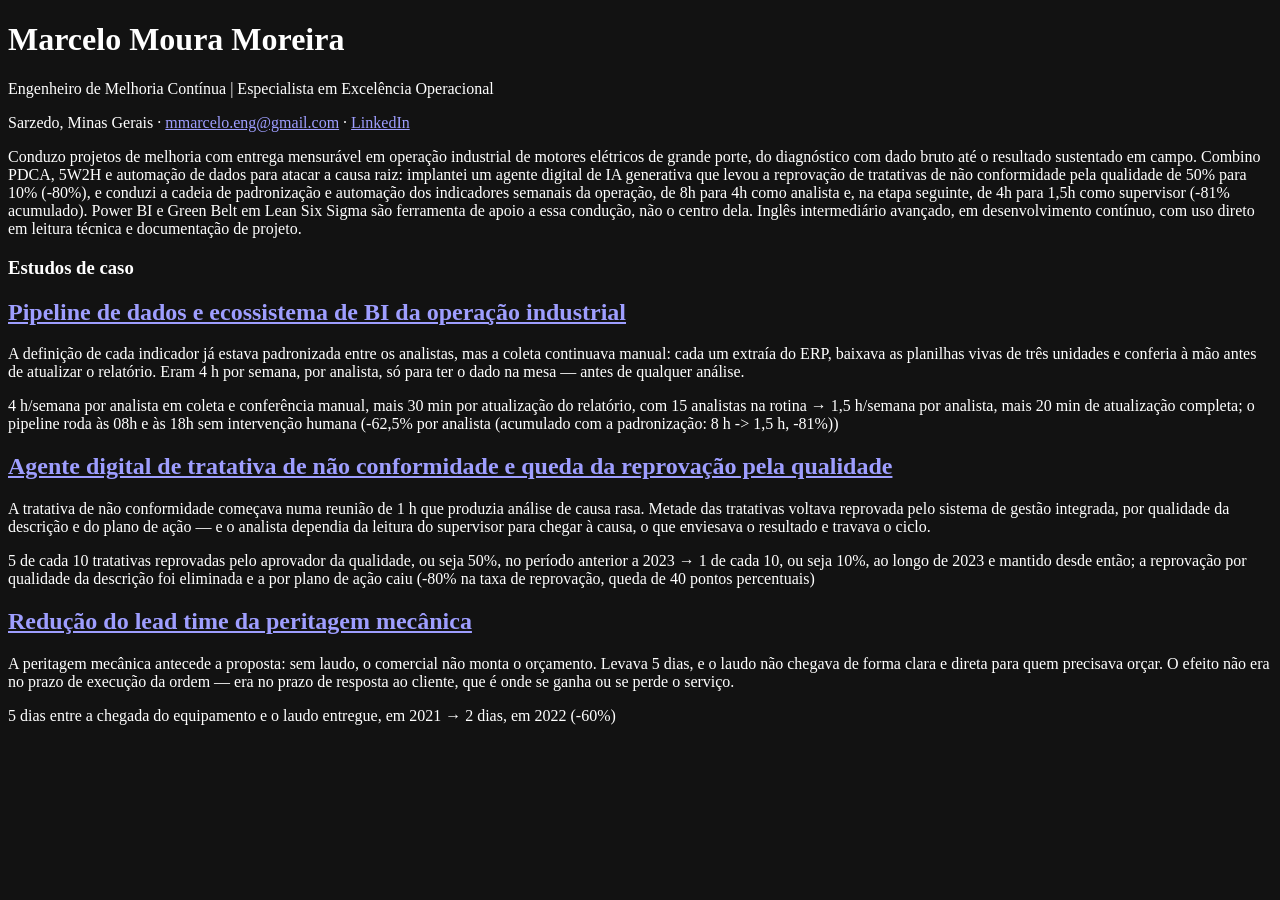
==== index.html @ 701bb25c "Add files via upload portfolio" ====
<!doctype html>
<html lang="pt-BR">
<head>
<meta charset="utf-8">
<meta name="viewport" content="width=device-width,initial-scale=1">
<meta name="color-scheme" content="dark">
<title>Marcelo Moura Moreira</title>
<meta name="description" content="Engenheiro de Melhoria Contínua | Especialista em Excelência Operacional">
<link rel="stylesheet" href="estatico/estilo.css">
</head>
<body>
<div class="env">

<header class="topo">
  <h1>Marcelo Moura Moreira</h1>
  <p class="papel">Engenheiro de Melhoria Contínua | Especialista em Excelência Operacional</p>
  <p class="contato">Sarzedo, Minas Gerais · <a href="mailto:mmarcelo.eng@gmail.com">mmarcelo.eng@gmail.com</a> · <a href="https://linkedin.com/in/marcelo-moura-mm">LinkedIn</a></p>
</header>

<p class="lead">Conduzo projetos de melhoria com entrega mensurável em operação industrial de motores elétricos de grande porte, do diagnóstico com dado bruto até o resultado sustentado em campo. Combino PDCA, 5W2H e automação de dados para atacar a causa raiz: implantei um agente digital de IA generativa que levou a reprovação de tratativas de não conformidade pela qualidade de 50% para 10% (-80%), e conduzi a cadeia de padronização e automação dos indicadores semanais da operação, de 8h para 4h como analista e, na etapa seguinte, de 4h para 1,5h como supervisor (-81% acumulado). Power BI e Green Belt em Lean Six Sigma são ferramenta de apoio a essa condução, não o centro dela. Inglês intermediário avançado, em desenvolvimento contínuo, com uso direto em leitura técnica e documentação de projeto.</p>

<h3>Estudos de caso</h3>

<div class="caso-item">
  <h2><a href="caso-pipeline-bi.html">Pipeline de dados e ecossistema de BI da operação industrial</a></h2>
  <p>A definição de cada indicador já estava padronizada entre os analistas, mas a coleta continuava manual: cada um extraía do ERP, baixava as planilhas vivas de três unidades e conferia à mão antes de atualizar o relatório. Eram 4 h por semana, por analista, só para ter o dado na mesa — antes de qualquer análise.</p>
  <p class="resumo-resultado">4 h/semana por analista em coleta e conferência manual, mais 30 min por atualização do relatório, com 15 analistas na rotina → 1,5 h/semana por analista, mais 20 min de atualização completa; o pipeline roda às 08h e às 18h sem intervenção humana
    <span class="delta">(-62,5% por analista (acumulado com a padronização: 8 h -&gt; 1,5 h, -81%))</span></p>
</div>

<div class="caso-item">
  <h2><a href="caso-agente-digital-tratativa-nc.html">Agente digital de tratativa de não conformidade e queda da reprovação pela qualidade</a></h2>
  <p>A tratativa de não conformidade começava numa reunião de 1 h que produzia análise de causa rasa. Metade das tratativas voltava reprovada pelo sistema de gestão integrada, por qualidade da descrição e do plano de ação — e o analista dependia da leitura do supervisor para chegar à causa, o que enviesava o resultado e travava o ciclo.</p>
  <p class="resumo-resultado">5 de cada 10 tratativas reprovadas pelo aprovador da qualidade, ou seja 50%, no período anterior a 2023 → 1 de cada 10, ou seja 10%, ao longo de 2023 e mantido desde então; a reprovação por qualidade da descrição foi eliminada e a por plano de ação caiu
    <span class="delta">(-80% na taxa de reprovação, queda de 40 pontos percentuais)</span></p>
</div>

<div class="caso-item">
  <h2><a href="caso-lead-time-peritagem.html">Redução do lead time da peritagem mecânica</a></h2>
  <p>A peritagem mecânica antecede a proposta: sem laudo, o comercial não monta o orçamento. Levava 5 dias, e o laudo não chegava de forma clara e direta para quem precisava orçar. O efeito não era no prazo de execução da ordem — era no prazo de resposta ao cliente, que é onde se ganha ou se perde o serviço.</p>
  <p class="resumo-resultado">5 dias entre a chegada do equipamento e o laudo entregue, em 2021 → 2 dias, em 2022
    <span class="delta">(-60%)</span></p>
</div>


</div>
</body>
</html>
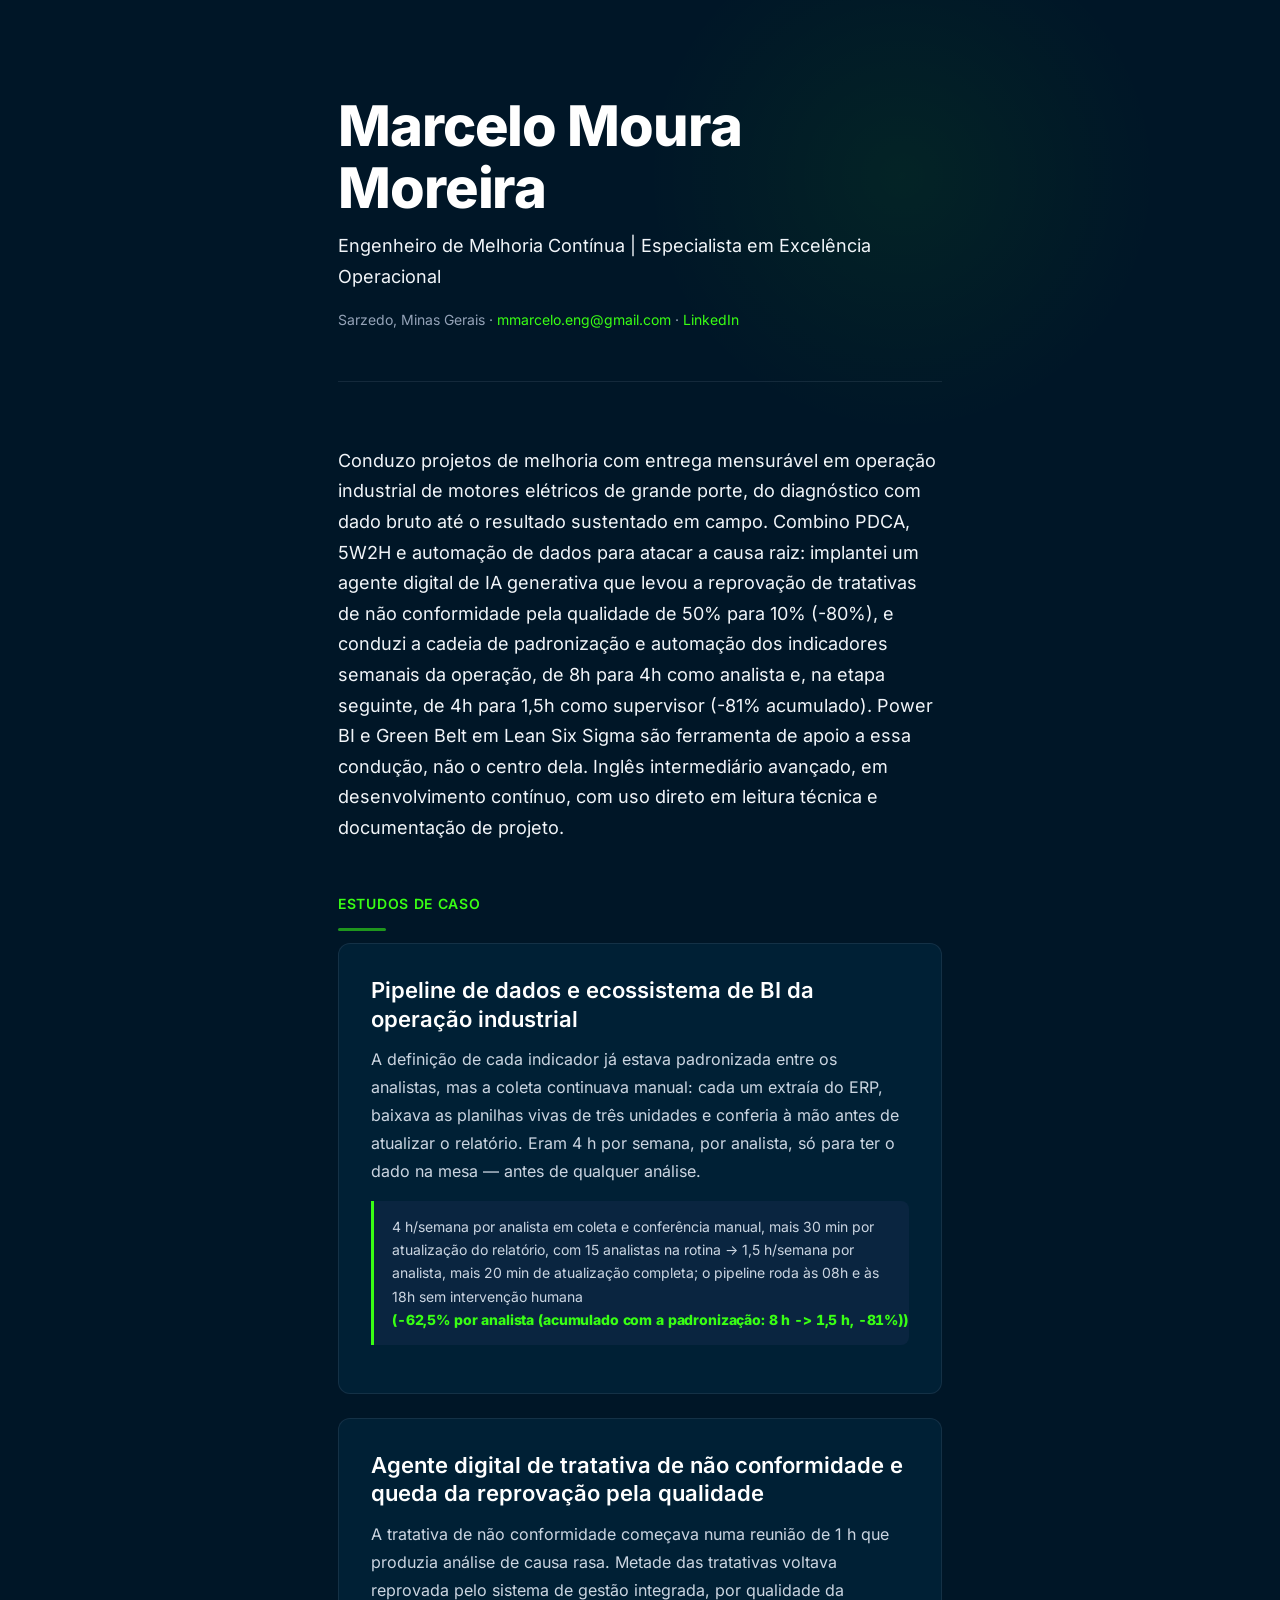
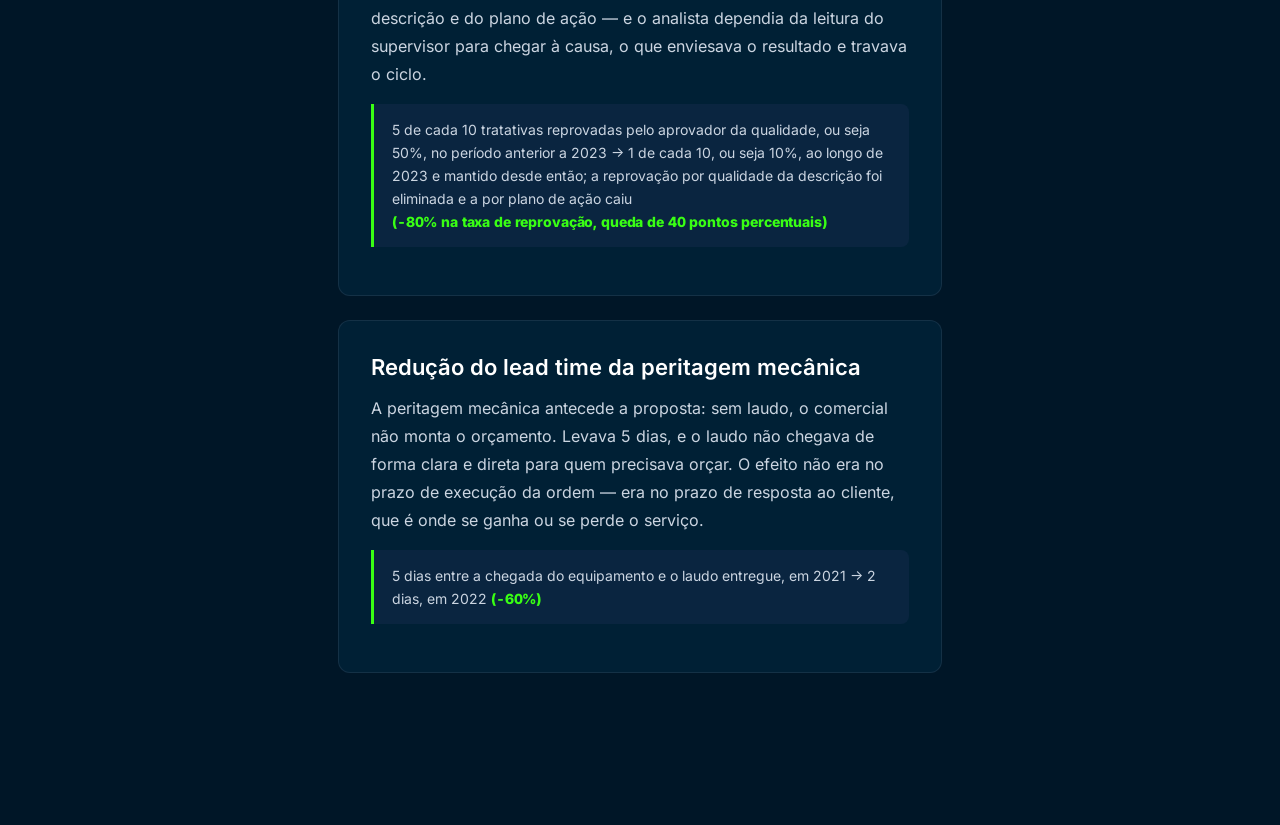
==== commit 394f020c: "Add files via upload" ====
--- a/index.html
+++ b/index.html
@@ -6,7 +6,7 @@
 <meta name="color-scheme" content="dark">
 <title>Marcelo Moura Moreira</title>
 <meta name="description" content="Engenheiro de Melhoria Contínua | Especialista em Excelência Operacional">
-<link rel="stylesheet" href="estatico/estilo.css">
+<link rel="stylesheet" href="estilo.css">
 </head>
 <body>
 <div class="env">
--- a/estilo.css
+++ b/estilo.css
@@ -0,0 +1,266 @@
+/* Portfolio publico — tokens do design system de referencia em `projetos/02.`, v1.0.
+ *
+ * O prefixo dos tokens e das classes vai deliberadamente sem marca. Este arquivo
+ * e o unico CSS que vai a publico junto com o site, e o projeto mantem uma lista
+ * de termos proibidos em `termos_proibidos.txt` que vale para tudo que sai daqui.
+ * Os VALORES sao fieis ao design system; so o rotulo interno muda.
+ *
+ * Fontes self-hosted no mesmo diretorio: `verificar.py` reprova qualquer asset
+ * externo, entao Google Fonts esta fora. Os .ttf ficam planos em estatico/ porque
+ * o loop de copia do gerar_site.py so copia arquivos, nunca subpastas.
+ */
+
+@font-face { font-family:'Inter'; font-style:normal; font-weight:400; font-display:swap; src:url('Inter-400.ttf') format('truetype'); }
+@font-face { font-family:'Inter'; font-style:normal; font-weight:600; font-display:swap; src:url('Inter-600.ttf') format('truetype'); }
+@font-face { font-family:'Inter'; font-style:normal; font-weight:800; font-display:swap; src:url('Inter-800.ttf') format('truetype'); }
+
+:root{
+  /* base navy */
+  --navy:#001627;
+  --navy-mid:#002035;
+  --superficie:#0a2540;
+
+  /* acento — uso restrito: CTA, delta e o grafico de cada caso */
+  --neon:#39FF14;
+  --verde-fundo:#0F3D2E;
+
+  /* texto */
+  --branco:#FFFFFF;
+  --cinza-100:#F1F5F9;
+  --cinza-300:#CBD5E1;
+  /* degrau que faltava na rampa do design system (a rampa e a Slate: 100/300/500/700).
+     O --cinza-500 da 3,5:1 sobre o navy e reprova o AA em texto pequeno; este da 7,3:1.
+     Metadado, legenda e link de volta usam este, nao o 500. */
+  --cinza-400:#94A3B8;
+  --cinza-500:#64748B;
+
+  /* bordas */
+  --borda:rgba(100,116,139,0.2);
+  --borda-neon:rgba(57,255,20,0.3);
+
+  --fonte:'Inter',system-ui,-apple-system,'Segoe UI',sans-serif;
+
+  --raio-sm:4px; --raio-md:8px; --raio-lg:12px;
+  --sombra-neon:0 0 20px rgba(57,255,20,0.15);
+  --rapido:150ms ease; --base:250ms ease;
+
+  --medida:70ch;
+}
+
+*{box-sizing:border-box; margin:0; padding:0}
+html{scroll-behavior:smooth}
+
+body{
+  background:var(--navy);
+  color:var(--cinza-300);
+  font-family:var(--fonte);
+  font-size:16px;
+  line-height:1.75;
+  -webkit-font-smoothing:antialiased;
+  -moz-osx-font-smoothing:grayscale;
+}
+
+.env{max-width:var(--medida); margin:0 auto; padding:96px 48px 128px}
+
+/* ------------------------------------------------------------------
+   CAPA — navy com o brilho radial do design system
+   ------------------------------------------------------------------ */
+header.topo{
+  position:relative;
+  border-bottom:1px solid var(--borda);
+  padding-bottom:32px;
+  margin-bottom:64px;
+}
+header.topo::before{
+  content:'';
+  position:absolute;
+  top:-180px; right:-220px;
+  width:520px; height:520px;
+  background:radial-gradient(circle,rgba(57,255,20,0.06) 0%,transparent 70%);
+  pointer-events:none;
+}
+header.topo > *{position:relative}
+
+h1{
+  font-size:clamp(32px,5vw,56px);
+  font-weight:800;
+  line-height:1.1;
+  letter-spacing:-0.02em;
+  color:var(--branco);
+  margin-bottom:12px;
+}
+
+.papel{color:var(--cinza-100); font-size:18px; line-height:1.7}
+.lead{color:var(--cinza-100); font-size:18px; line-height:1.7; margin-bottom:16px}
+
+.contato{
+  color:var(--cinza-400);
+  font-size:14px;
+  margin-top:16px;
+}
+
+p{margin-bottom:16px}
+
+a{color:var(--neon); text-decoration:none}
+a:hover{text-decoration:underline; text-underline-offset:3px}
+
+/* rotulo de secao: caps neon, o padrao h4 do design system */
+h3{
+  font-size:14px;
+  font-weight:600;
+  text-transform:uppercase;
+  letter-spacing:0.05em;
+  color:var(--neon);
+  margin:48px 0 12px;
+}
+h3::after{
+  content:'';
+  display:block;
+  width:48px; height:3px;
+  background:var(--neon);
+  border-radius:2px;
+  margin-top:12px;
+  opacity:.55;
+}
+
+/* ------------------------------------------------------------------
+   INDEX — cartao de caso
+   ------------------------------------------------------------------ */
+.caso-item{
+  background:var(--navy-mid);
+  border:1px solid var(--borda);
+  border-radius:var(--raio-lg);
+  padding:32px;
+  margin-bottom:24px;
+  transition:border-color var(--base),box-shadow var(--base);
+}
+.caso-item:hover{border-color:var(--borda-neon); box-shadow:var(--sombra-neon)}
+
+.caso-item h2{margin-bottom:12px}
+.caso-item h2 a{color:var(--branco); text-decoration:none}
+.caso-item:hover h2 a{color:var(--neon)}
+.caso-item p{color:var(--cinza-300); margin-bottom:16px}
+
+h2{
+  font-size:22px;
+  font-weight:600;
+  line-height:1.3;
+  color:var(--branco);
+}
+
+/* O antes/depois vem do nucleo como frase inteira, nao como valor curto: pintar
+   o bloco todo de neon violaria a regra de acento restrito do design system.
+   Fundo neutro, e o neon so no delta. */
+.resumo-resultado{
+  background:var(--superficie);
+  border-left:3px solid var(--neon);
+  border-radius:0 var(--raio-md) var(--raio-md) 0;
+  padding:14px 18px;
+  margin:0;
+  font-size:14px;
+  line-height:1.65;
+  color:var(--cinza-300);
+}
+.delta{
+  font-variant-numeric:tabular-nums;
+  font-weight:800;
+  letter-spacing:-0.01em;
+  color:var(--neon);
+  white-space:nowrap;
+}
+
+/* ------------------------------------------------------------------
+   PAGINA DE CASO
+   ------------------------------------------------------------------ */
+.voltar{
+  display:inline-block;
+  font-size:14px;
+  font-weight:600;
+  color:var(--cinza-400);
+  margin-bottom:48px;
+  transition:color var(--rapido);
+}
+.voltar:hover{color:var(--neon); text-decoration:none}
+
+/* Separador entre casos — so existe na versao de arquivo unico
+   (`gerar_site.py --autocontido`), onde os casos viram secoes de uma
+   pagina so. No site normal cada caso e um arquivo e nada usa isto. */
+.sep-caso{
+  border:0;
+  border-top:1px solid var(--borda);
+  margin:96px 0;
+}
+
+.resultado{
+  width:100%;
+  border-collapse:collapse;
+  margin:12px 0 24px;
+}
+.resultado tr:first-child{background:var(--superficie)}
+.resultado th{
+  padding:12px 16px;
+  font-size:11px;
+  font-weight:600;
+  text-transform:uppercase;
+  letter-spacing:0.08em;
+  color:var(--cinza-300);
+  text-align:left;
+  border-bottom:1px solid var(--borda);
+}
+.resultado td{
+  padding:13px 16px;
+  font-size:14px;
+  color:var(--cinza-100);
+  border-bottom:1px solid rgba(100,116,139,0.1);
+}
+.resultado td:last-child{color:var(--neon); font-weight:600; font-variant-numeric:tabular-nums}
+
+/* ------------------------------------------------------------------
+   GRAFICO — os SVG do nucleo pintam tudo em currentColor, entao a cor
+   vem daqui. O fill-opacity de cada barra ja separa antes de depois;
+   os rotulos saem do neon para nao gritar.
+   ------------------------------------------------------------------ */
+figure{
+  margin:32px 0;
+  padding:24px;
+  background:var(--navy-mid);
+  border:1px solid var(--borda);
+  border-radius:var(--raio-lg);
+}
+figure svg{width:100%; height:auto; display:block; color:var(--neon)}
+figure svg text{fill:var(--cinza-300); font-family:var(--fonte)}
+figcaption{
+  font-size:12px;
+  color:var(--cinza-400);
+  margin-top:16px;
+  line-height:1.5;
+}
+
+/* ------------------------------------------------------------------
+   RESPONSIVO
+   ------------------------------------------------------------------ */
+@media (max-width:768px){
+  .env{padding:48px 24px 64px}
+  .caso-item{padding:24px}
+  figure{padding:16px}
+}
+
+/* ------------------------------------------------------------------
+   IMPRESSAO — o design system manda leitura longa e PDF em fundo claro.
+   Navy so em cover e header; no papel, nem isso.
+   ------------------------------------------------------------------ */
+@media print{
+  :root{
+    --navy:#FFFFFF; --navy-mid:#F8FAFC; --superficie:#F8FAFC;
+    --neon:#15803D; --verde-fundo:#F0FDF4;
+    --branco:#111827; --cinza-100:#111827; --cinza-300:#4B5563;
+    --cinza-400:#6B7280; --cinza-500:#6B7280;
+    --borda:#E2E8F0; --borda-neon:#E2E8F0;
+  }
+  body{font-size:11pt}
+  .env{padding:0; max-width:none}
+  header.topo::before{display:none}
+  .voltar{display:none}
+  .caso-item,figure{box-shadow:none; break-inside:avoid}
+  h1,h2,h3{break-after:avoid}
+}
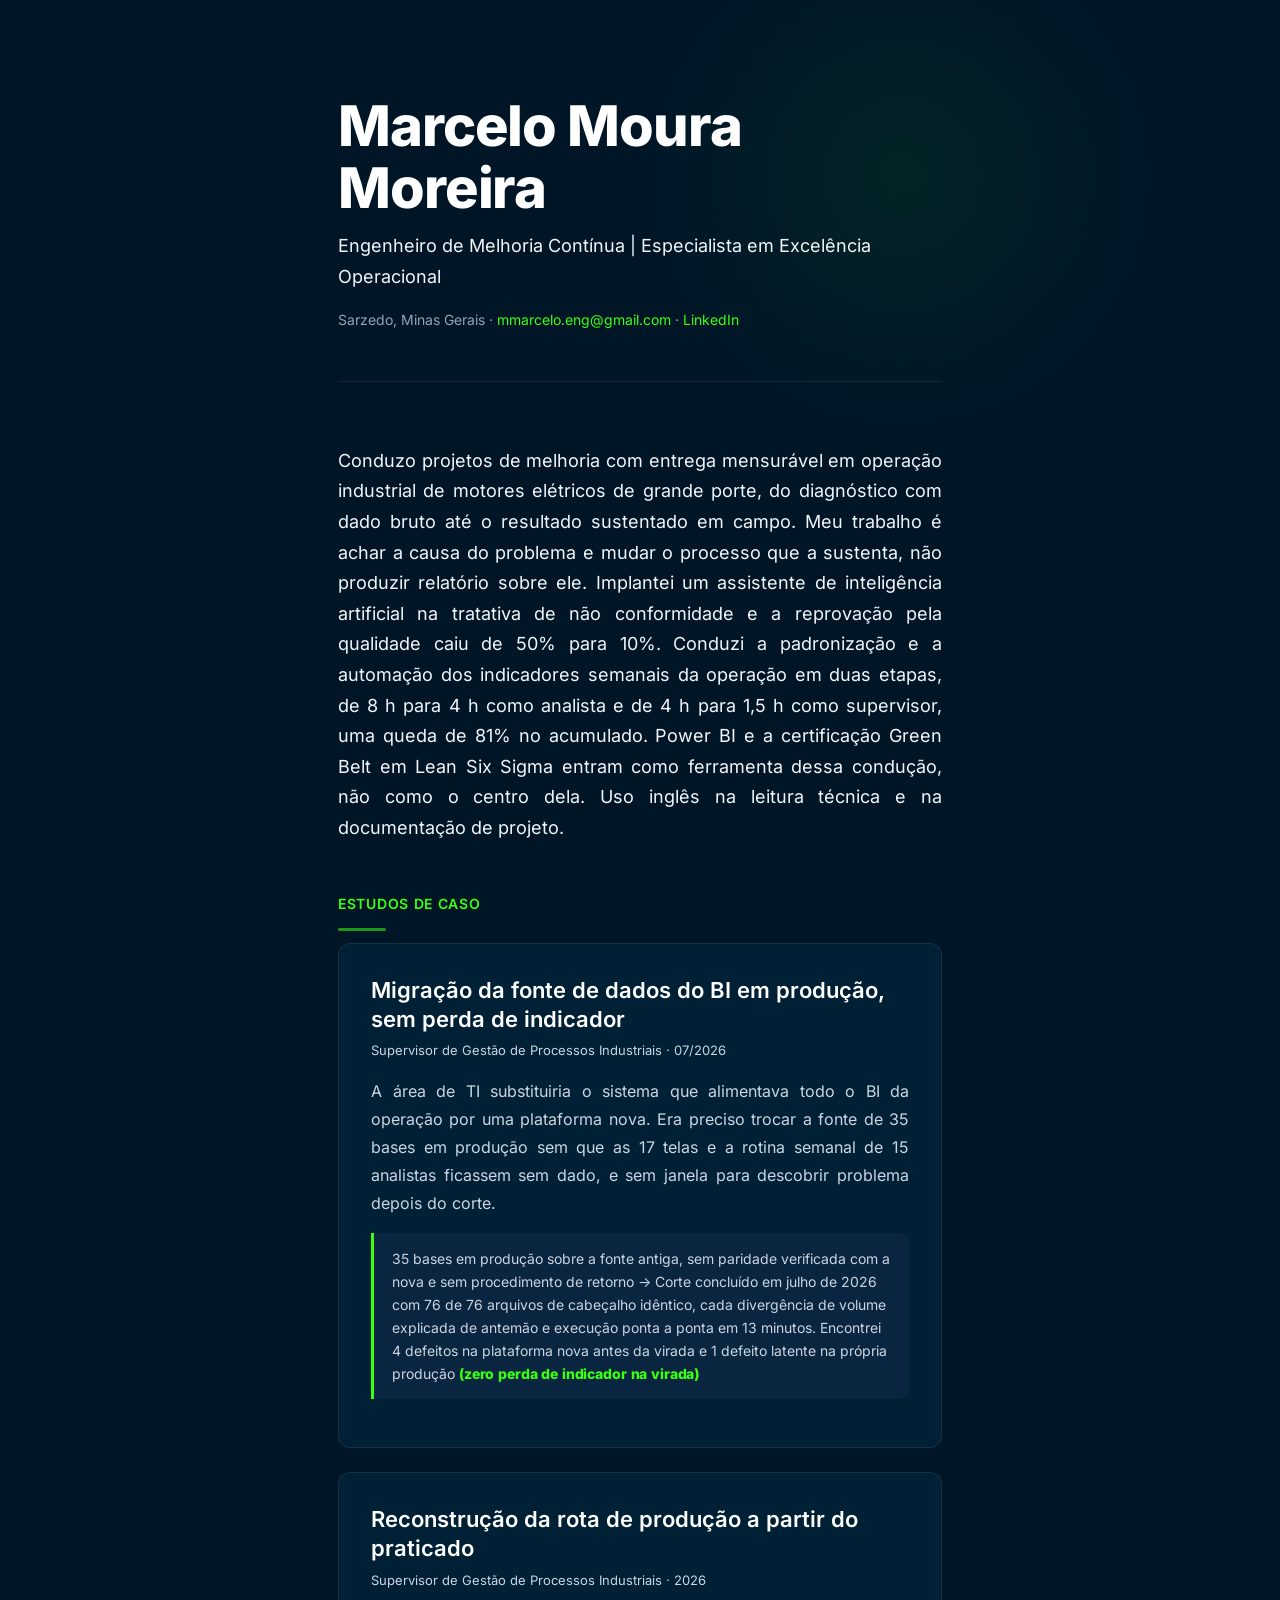
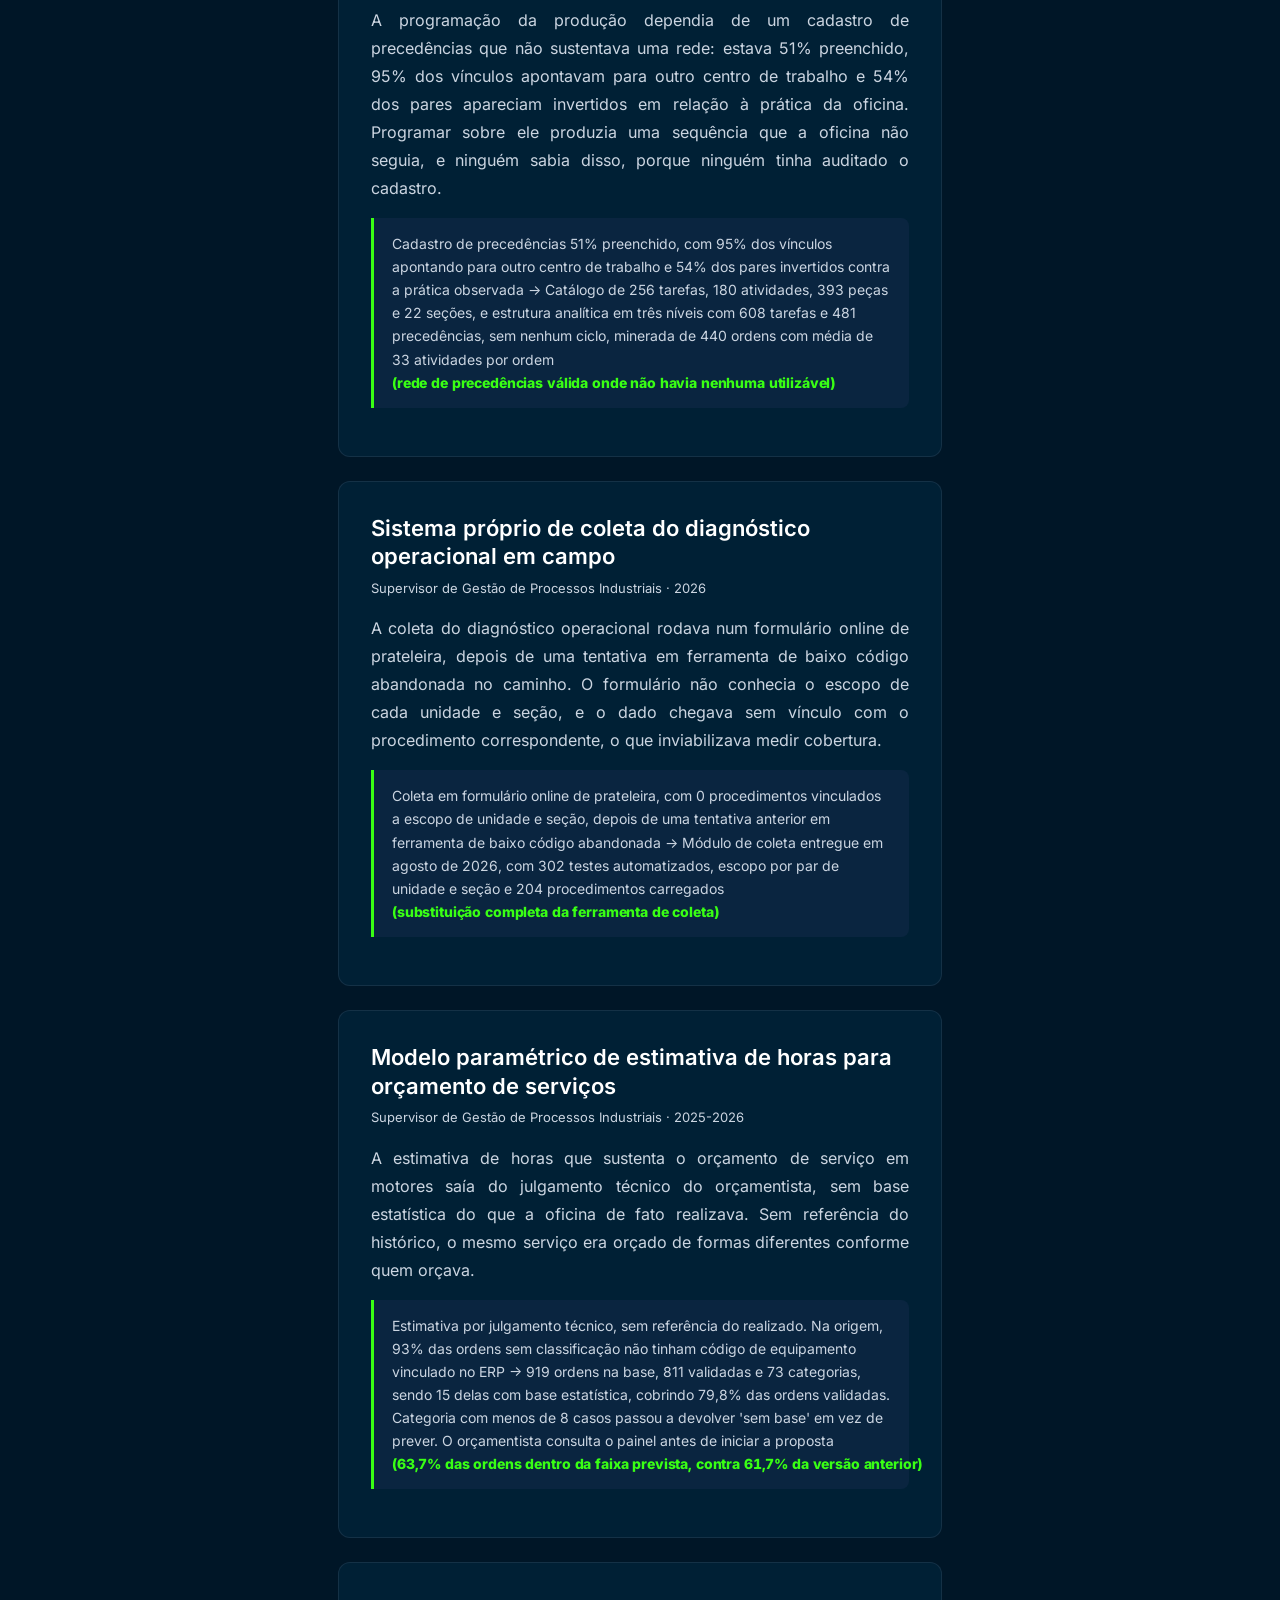
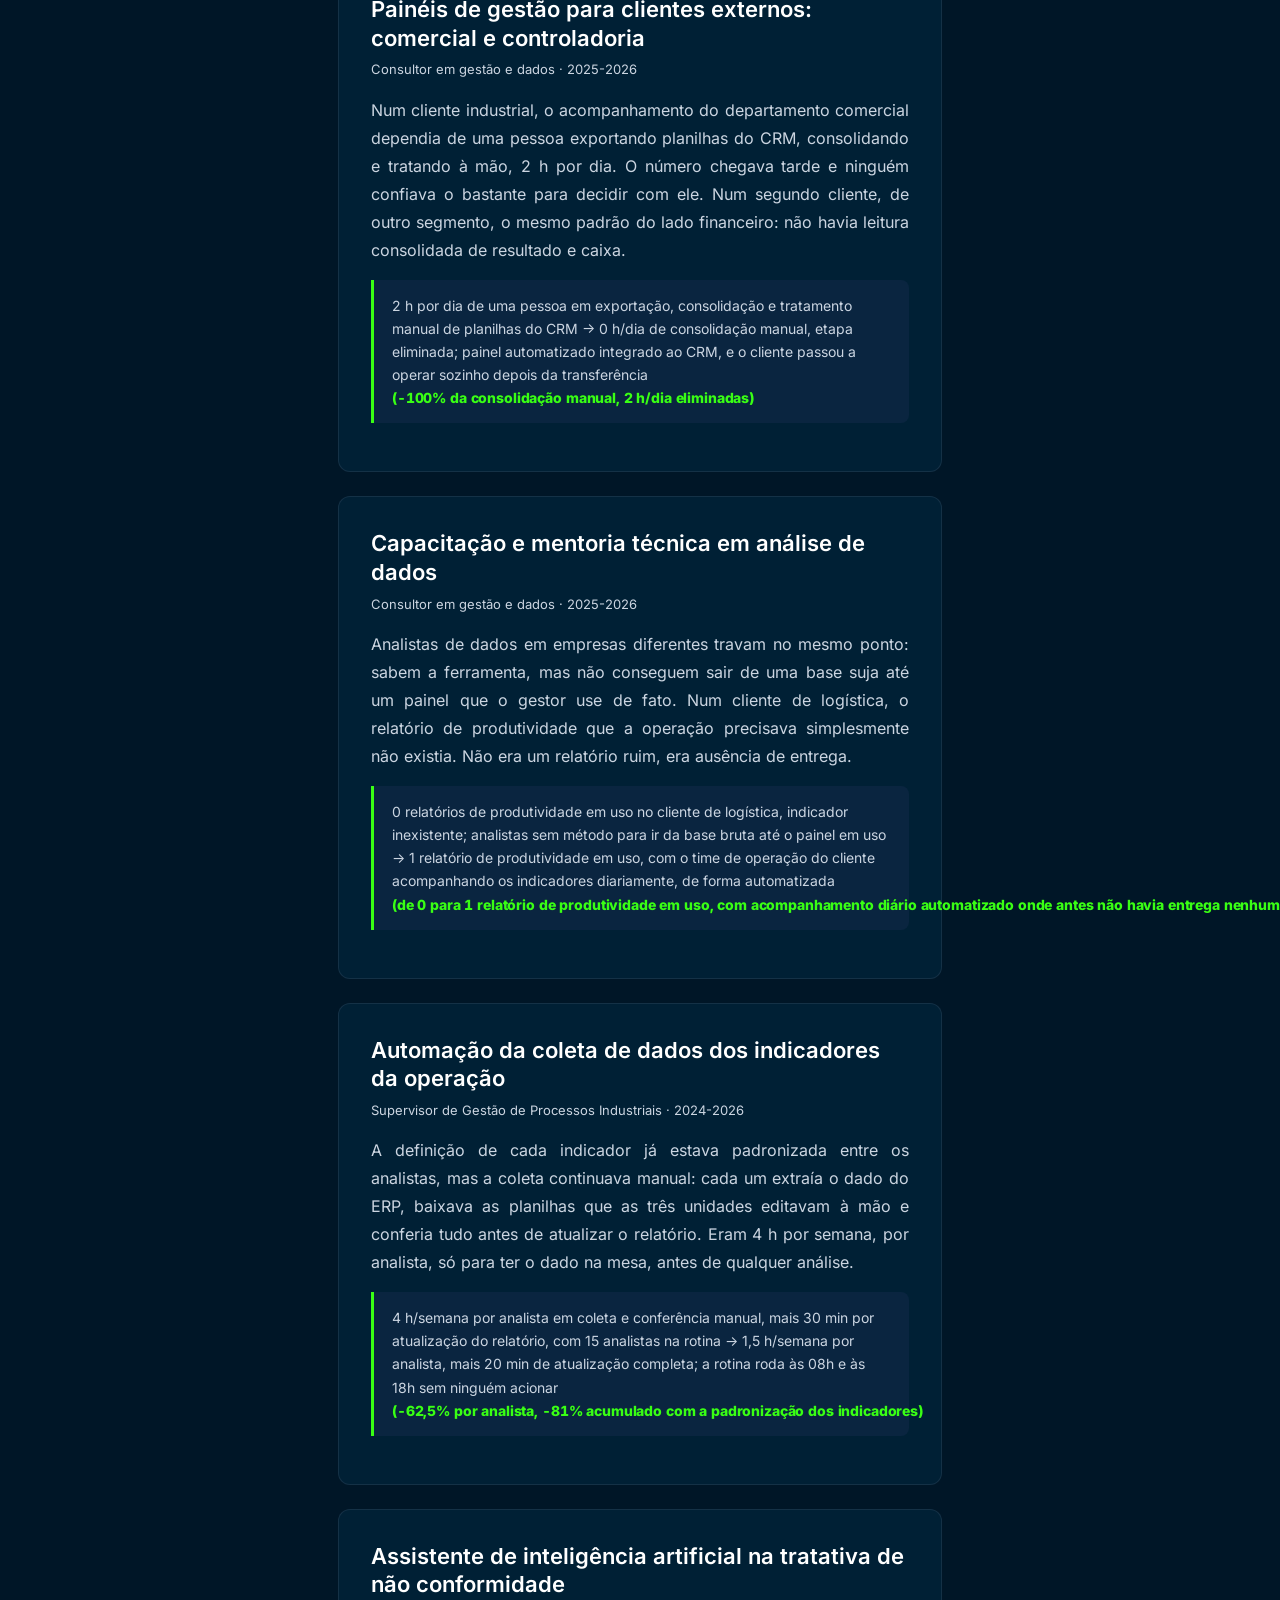
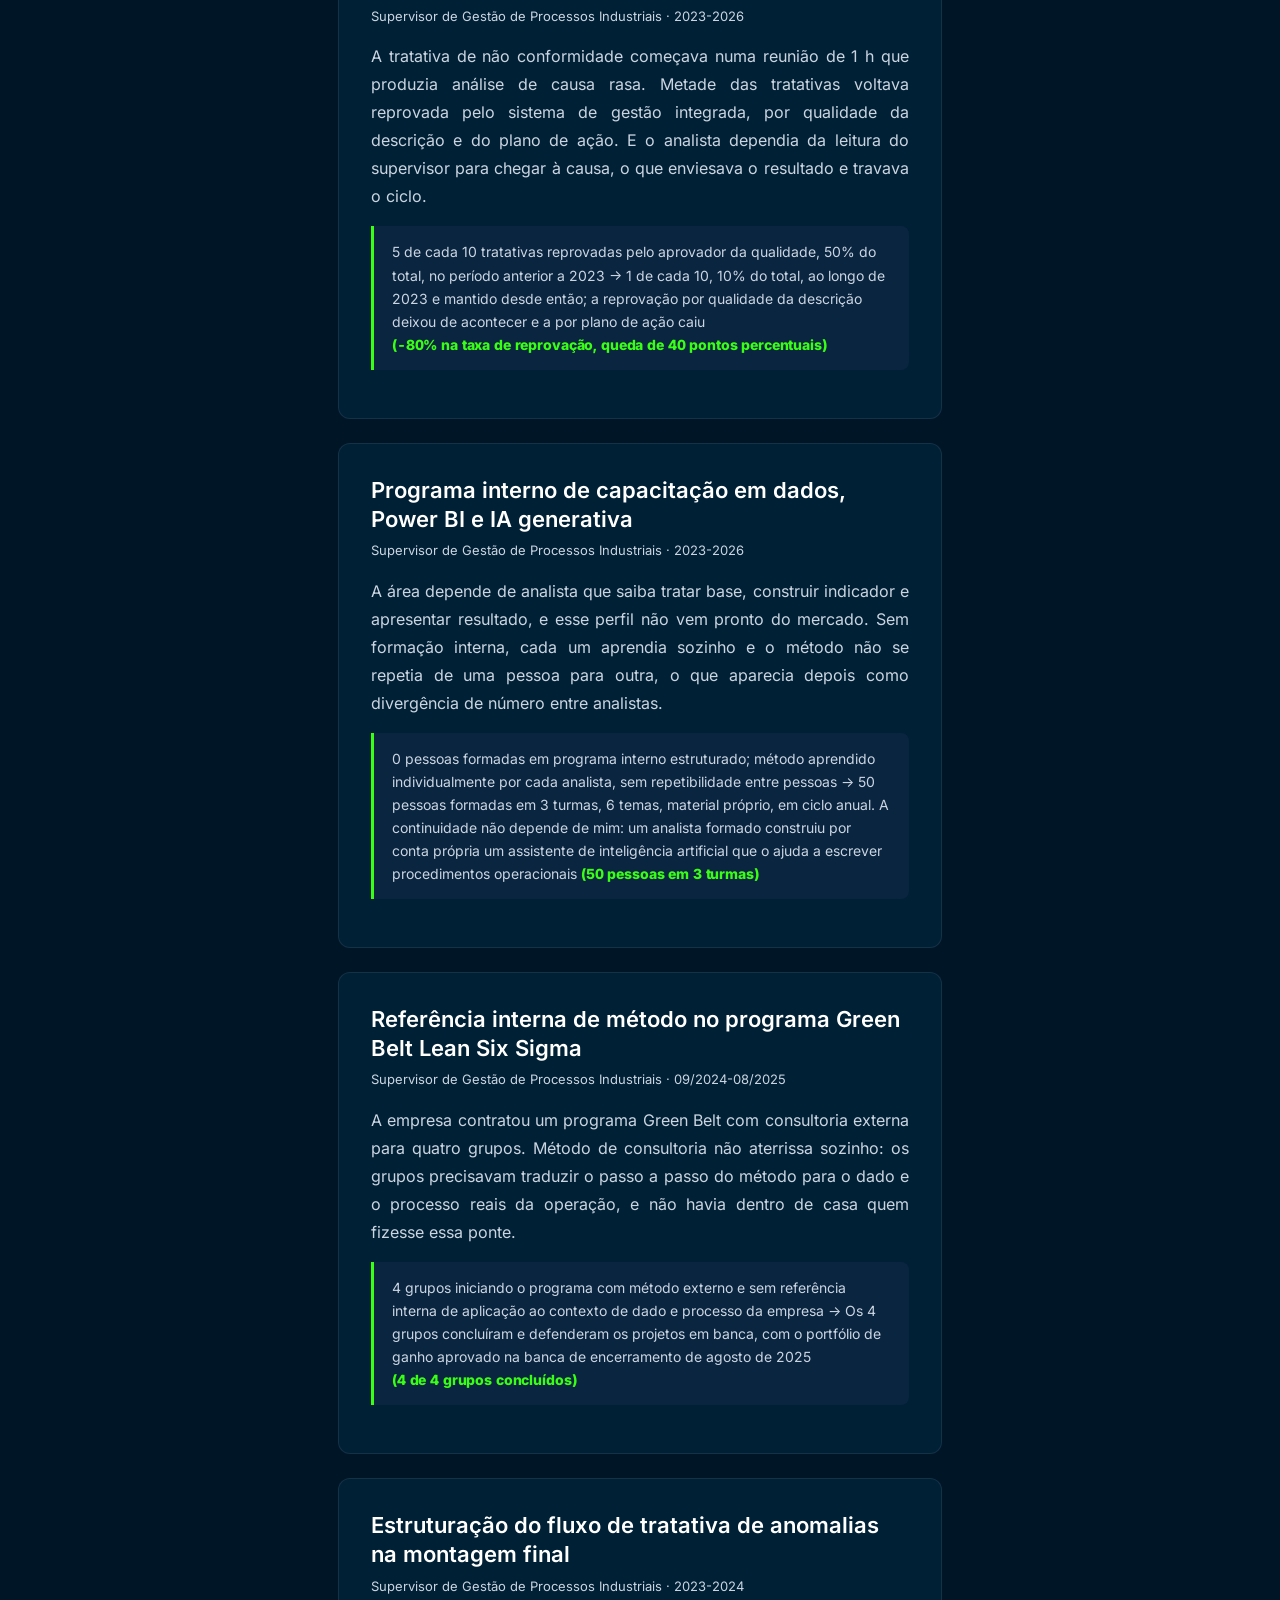
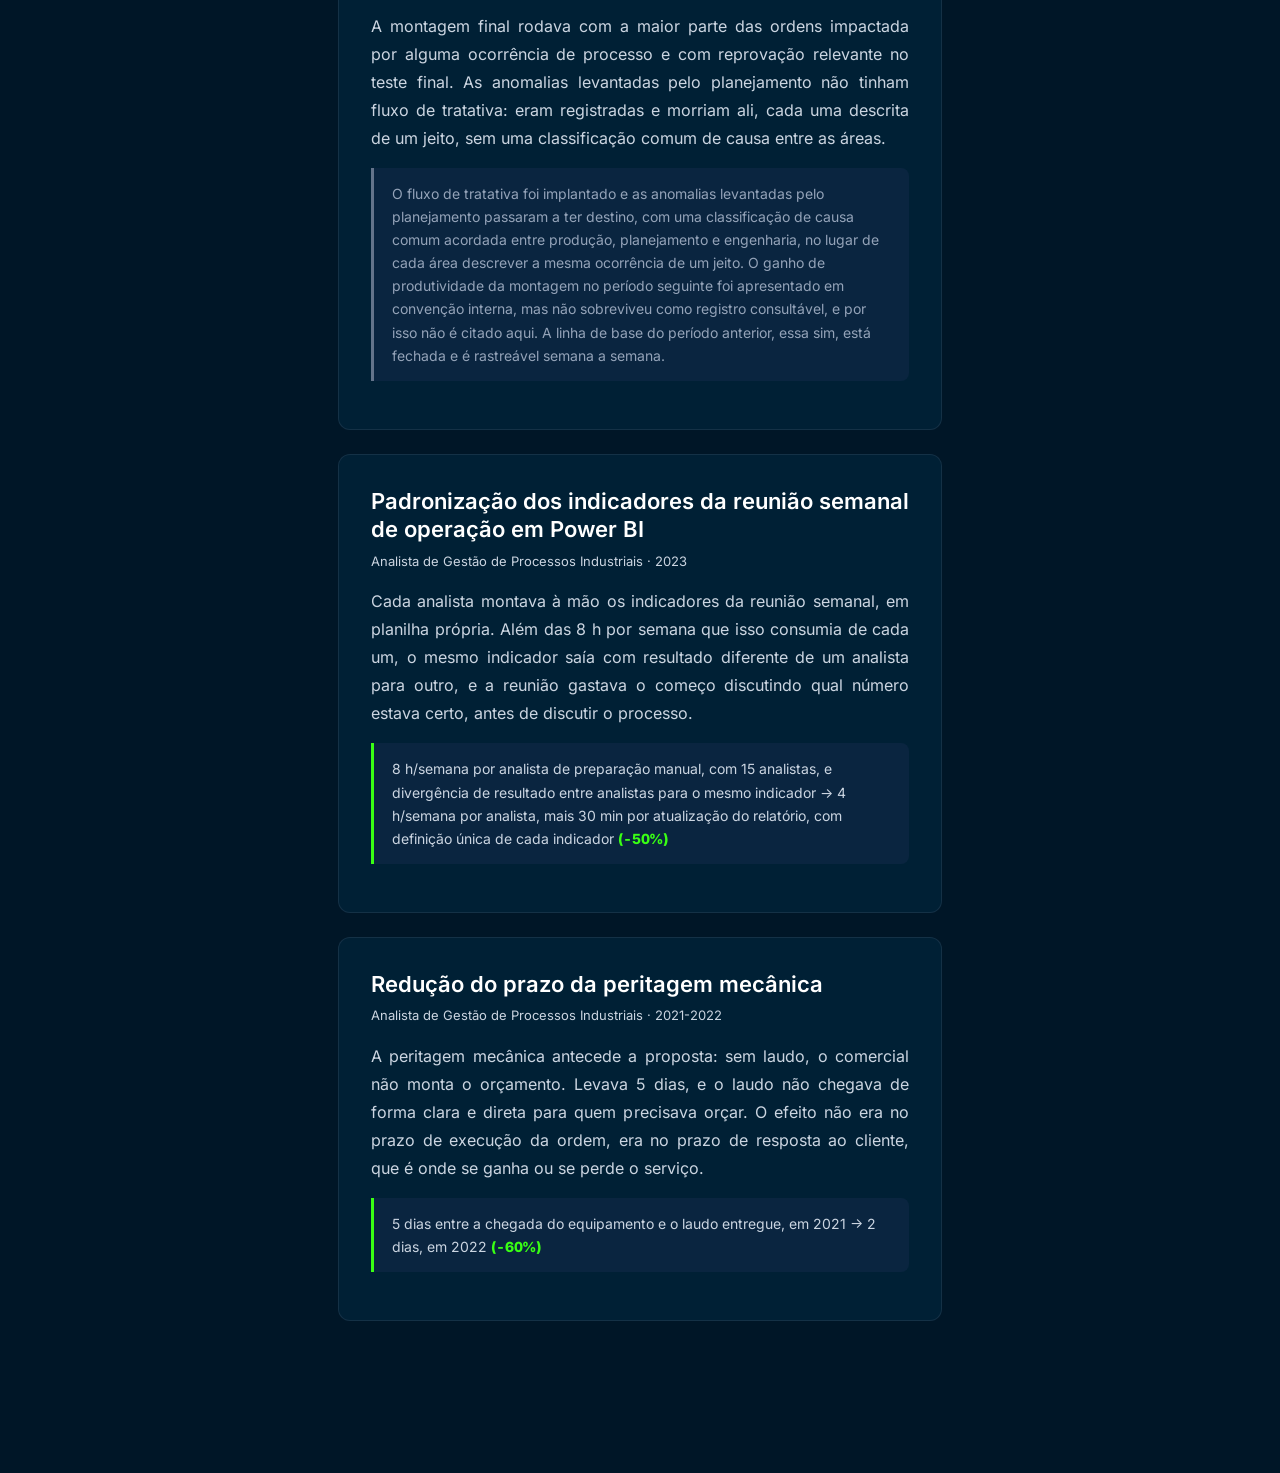
==== commit b03f83fa: "Add files via upload" ====
--- a/index.html
+++ b/index.html
@@ -17,29 +17,150 @@
   <p class="contato">Sarzedo, Minas Gerais · <a href="mailto:mmarcelo.eng@gmail.com">mmarcelo.eng@gmail.com</a> · <a href="https://linkedin.com/in/marcelo-moura-mm">LinkedIn</a></p>
 </header>
 
-<p class="lead">Conduzo projetos de melhoria com entrega mensurável em operação industrial de motores elétricos de grande porte, do diagnóstico com dado bruto até o resultado sustentado em campo. Combino PDCA, 5W2H e automação de dados para atacar a causa raiz: implantei um agente digital de IA generativa que levou a reprovação de tratativas de não conformidade pela qualidade de 50% para 10% (-80%), e conduzi a cadeia de padronização e automação dos indicadores semanais da operação, de 8h para 4h como analista e, na etapa seguinte, de 4h para 1,5h como supervisor (-81% acumulado). Power BI e Green Belt em Lean Six Sigma são ferramenta de apoio a essa condução, não o centro dela. Inglês intermediário avançado, em desenvolvimento contínuo, com uso direto em leitura técnica e documentação de projeto.</p>
+<p class="lead">Conduzo projetos de melhoria com entrega mensurável em operação industrial de motores elétricos de grande porte, do diagnóstico com dado bruto até o resultado sustentado em campo. Meu trabalho é achar a causa do problema e mudar o processo que a sustenta, não produzir relatório sobre ele. Implantei um assistente de inteligência artificial na tratativa de não conformidade e a reprovação pela qualidade caiu de 50% para 10%. Conduzi a padronização e a automação dos indicadores semanais da operação em duas etapas, de 8 h para 4 h como analista e de 4 h para 1,5 h como supervisor, uma queda de 81% no acumulado. Power BI e a certificação Green Belt em Lean Six Sigma entram como ferramenta dessa condução, não como o centro dela. Uso inglês na leitura técnica e na documentação de projeto.</p>
 
 <h3>Estudos de caso</h3>
 
 <div class="caso-item">
-  <h2><a href="caso-pipeline-bi.html">Pipeline de dados e ecossistema de BI da operação industrial</a></h2>
-  <p>A definição de cada indicador já estava padronizada entre os analistas, mas a coleta continuava manual: cada um extraía do ERP, baixava as planilhas vivas de três unidades e conferia à mão antes de atualizar o relatório. Eram 4 h por semana, por analista, só para ter o dado na mesa — antes de qualquer análise.</p>
-  <p class="resumo-resultado">4 h/semana por analista em coleta e conferência manual, mais 30 min por atualização do relatório, com 15 analistas na rotina → 1,5 h/semana por analista, mais 20 min de atualização completa; o pipeline roda às 08h e às 18h sem intervenção humana
-    <span class="delta">(-62,5% por analista (acumulado com a padronização: 8 h -&gt; 1,5 h, -81%))</span></p>
+  <h2><a href="caso-migracao-plataforma-dados.html">Migração da fonte de dados do BI em produção, sem perda de indicador</a></h2>
+  
+  <p class="meta-caso">Supervisor de Gestão de Processos Industriais · 07/2026</p>
+  <p>A área de TI substituiria o sistema que alimentava todo o BI da operação por uma plataforma nova. Era preciso trocar a fonte de 35 bases em produção sem que as 17 telas e a rotina semanal de 15 analistas ficassem sem dado, e sem janela para descobrir problema depois do corte.</p>
+  
+  <p class="resumo-resultado">35 bases em produção sobre a fonte antiga, sem paridade verificada com a nova e sem procedimento de retorno → Corte concluído em julho de 2026 com 76 de 76 arquivos de cabeçalho idêntico, cada divergência de volume explicada de antemão e execução ponta a ponta em 13 minutos. Encontrei 4 defeitos na plataforma nova antes da virada e 1 defeito latente na própria produção
+    <span class="delta">(zero perda de indicador na virada)</span></p>
+  
 </div>
 
 <div class="caso-item">
-  <h2><a href="caso-agente-digital-tratativa-nc.html">Agente digital de tratativa de não conformidade e queda da reprovação pela qualidade</a></h2>
-  <p>A tratativa de não conformidade começava numa reunião de 1 h que produzia análise de causa rasa. Metade das tratativas voltava reprovada pelo sistema de gestão integrada, por qualidade da descrição e do plano de ação — e o analista dependia da leitura do supervisor para chegar à causa, o que enviesava o resultado e travava o ciclo.</p>
-  <p class="resumo-resultado">5 de cada 10 tratativas reprovadas pelo aprovador da qualidade, ou seja 50%, no período anterior a 2023 → 1 de cada 10, ou seja 10%, ao longo de 2023 e mantido desde então; a reprovação por qualidade da descrição foi eliminada e a por plano de ação caiu
-    <span class="delta">(-80% na taxa de reprovação, queda de 40 pontos percentuais)</span></p>
+  <h2><a href="caso-pcp-2-0-rota-producao.html">Reconstrução da rota de produção a partir do praticado</a></h2>
+  
+  <p class="meta-caso">Supervisor de Gestão de Processos Industriais · 2026</p>
+  <p>A programação da produção dependia de um cadastro de precedências que não sustentava uma rede: estava 51% preenchido, 95% dos vínculos apontavam para outro centro de trabalho e 54% dos pares apareciam invertidos em relação à prática da oficina. Programar sobre ele produzia uma sequência que a oficina não seguia, e ninguém sabia disso, porque ninguém tinha auditado o cadastro.</p>
+  
+  <p class="resumo-resultado">Cadastro de precedências 51% preenchido, com 95% dos vínculos apontando para outro centro de trabalho e 54% dos pares invertidos contra a prática observada → Catálogo de 256 tarefas, 180 atividades, 393 peças e 22 seções, e estrutura analítica em três níveis com 608 tarefas e 481 precedências, sem nenhum ciclo, minerada de 440 ordens com média de 33 atividades por ordem
+    <span class="delta">(rede de precedências válida onde não havia nenhuma utilizável)</span></p>
+  
 </div>
 
 <div class="caso-item">
-  <h2><a href="caso-lead-time-peritagem.html">Redução do lead time da peritagem mecânica</a></h2>
-  <p>A peritagem mecânica antecede a proposta: sem laudo, o comercial não monta o orçamento. Levava 5 dias, e o laudo não chegava de forma clara e direta para quem precisava orçar. O efeito não era no prazo de execução da ordem — era no prazo de resposta ao cliente, que é onde se ganha ou se perde o serviço.</p>
+  <h2><a href="caso-sistema-dto-coleta.html">Sistema próprio de coleta do diagnóstico operacional em campo</a></h2>
+  
+  <p class="meta-caso">Supervisor de Gestão de Processos Industriais · 2026</p>
+  <p>A coleta do diagnóstico operacional rodava num formulário online de prateleira, depois de uma tentativa em ferramenta de baixo código abandonada no caminho. O formulário não conhecia o escopo de cada unidade e seção, e o dado chegava sem vínculo com o procedimento correspondente, o que inviabilizava medir cobertura.</p>
+  
+  <p class="resumo-resultado">Coleta em formulário online de prateleira, com 0 procedimentos vinculados a escopo de unidade e seção, depois de uma tentativa anterior em ferramenta de baixo código abandonada → Módulo de coleta entregue em agosto de 2026, com 302 testes automatizados, escopo por par de unidade e seção e 204 procedimentos carregados
+    <span class="delta">(substituição completa da ferramenta de coleta)</span></p>
+  
+</div>
+
+<div class="caso-item">
+  <h2><a href="caso-orcamentacao-parametrica.html">Modelo paramétrico de estimativa de horas para orçamento de serviços</a></h2>
+  
+  <p class="meta-caso">Supervisor de Gestão de Processos Industriais · 2025-2026</p>
+  <p>A estimativa de horas que sustenta o orçamento de serviço em motores saía do julgamento técnico do orçamentista, sem base estatística do que a oficina de fato realizava. Sem referência do histórico, o mesmo serviço era orçado de formas diferentes conforme quem orçava.</p>
+  
+  <p class="resumo-resultado">Estimativa por julgamento técnico, sem referência do realizado. Na origem, 93% das ordens sem classificação não tinham código de equipamento vinculado no ERP → 919 ordens na base, 811 validadas e 73 categorias, sendo 15 delas com base estatística, cobrindo 79,8% das ordens validadas. Categoria com menos de 8 casos passou a devolver &#39;sem base&#39; em vez de prever. O orçamentista consulta o painel antes de iniciar a proposta
+    <span class="delta">(63,7% das ordens dentro da faixa prevista, contra 61,7% da versão anterior)</span></p>
+  
+</div>
+
+<div class="caso-item">
+  <h2><a href="caso-paineis-gestao-cliente-externo.html">Painéis de gestão para clientes externos: comercial e controladoria</a></h2>
+  
+  <p class="meta-caso">Consultor em gestão e dados · 2025-2026</p>
+  <p>Num cliente industrial, o acompanhamento do departamento comercial dependia de uma pessoa exportando planilhas do CRM, consolidando e tratando à mão, 2 h por dia. O número chegava tarde e ninguém confiava o bastante para decidir com ele. Num segundo cliente, de outro segmento, o mesmo padrão do lado financeiro: não havia leitura consolidada de resultado e caixa.</p>
+  
+  <p class="resumo-resultado">2 h por dia de uma pessoa em exportação, consolidação e tratamento manual de planilhas do CRM → 0 h/dia de consolidação manual, etapa eliminada; painel automatizado integrado ao CRM, e o cliente passou a operar sozinho depois da transferência
+    <span class="delta">(-100% da consolidação manual, 2 h/dia eliminadas)</span></p>
+  
+</div>
+
+<div class="caso-item">
+  <h2><a href="caso-capacitacao-mentoria-externa.html">Capacitação e mentoria técnica em análise de dados</a></h2>
+  
+  <p class="meta-caso">Consultor em gestão e dados · 2025-2026</p>
+  <p>Analistas de dados em empresas diferentes travam no mesmo ponto: sabem a ferramenta, mas não conseguem sair de uma base suja até um painel que o gestor use de fato. Num cliente de logística, o relatório de produtividade que a operação precisava simplesmente não existia. Não era um relatório ruim, era ausência de entrega.</p>
+  
+  <p class="resumo-resultado">0 relatórios de produtividade em uso no cliente de logística, indicador inexistente; analistas sem método para ir da base bruta até o painel em uso → 1 relatório de produtividade em uso, com o time de operação do cliente acompanhando os indicadores diariamente, de forma automatizada
+    <span class="delta">(de 0 para 1 relatório de produtividade em uso, com acompanhamento diário automatizado onde antes não havia entrega nenhuma)</span></p>
+  
+</div>
+
+<div class="caso-item">
+  <h2><a href="caso-pipeline-bi.html">Automação da coleta de dados dos indicadores da operação</a></h2>
+  
+  <p class="meta-caso">Supervisor de Gestão de Processos Industriais · 2024-2026</p>
+  <p>A definição de cada indicador já estava padronizada entre os analistas, mas a coleta continuava manual: cada um extraía o dado do ERP, baixava as planilhas que as três unidades editavam à mão e conferia tudo antes de atualizar o relatório. Eram 4 h por semana, por analista, só para ter o dado na mesa, antes de qualquer análise.</p>
+  
+  <p class="resumo-resultado">4 h/semana por analista em coleta e conferência manual, mais 30 min por atualização do relatório, com 15 analistas na rotina → 1,5 h/semana por analista, mais 20 min de atualização completa; a rotina roda às 08h e às 18h sem ninguém acionar
+    <span class="delta">(-62,5% por analista, -81% acumulado com a padronização dos indicadores)</span></p>
+  
+</div>
+
+<div class="caso-item">
+  <h2><a href="caso-agente-digital-tratativa-nc.html">Assistente de inteligência artificial na tratativa de não conformidade</a></h2>
+  
+  <p class="meta-caso">Supervisor de Gestão de Processos Industriais · 2023-2026</p>
+  <p>A tratativa de não conformidade começava numa reunião de 1 h que produzia análise de causa rasa. Metade das tratativas voltava reprovada pelo sistema de gestão integrada, por qualidade da descrição e do plano de ação. E o analista dependia da leitura do supervisor para chegar à causa, o que enviesava o resultado e travava o ciclo.</p>
+  
+  <p class="resumo-resultado">5 de cada 10 tratativas reprovadas pelo aprovador da qualidade, 50% do total, no período anterior a 2023 → 1 de cada 10, 10% do total, ao longo de 2023 e mantido desde então; a reprovação por qualidade da descrição deixou de acontecer e a por plano de ação caiu
+    <span class="delta">(-80% na taxa de reprovação, queda de 40 pontos percentuais)</span></p>
+  
+</div>
+
+<div class="caso-item">
+  <h2><a href="caso-programa-capacitacao-interna.html">Programa interno de capacitação em dados, Power BI e IA generativa</a></h2>
+  
+  <p class="meta-caso">Supervisor de Gestão de Processos Industriais · 2023-2026</p>
+  <p>A área depende de analista que saiba tratar base, construir indicador e apresentar resultado, e esse perfil não vem pronto do mercado. Sem formação interna, cada um aprendia sozinho e o método não se repetia de uma pessoa para outra, o que aparecia depois como divergência de número entre analistas.</p>
+  
+  <p class="resumo-resultado">0 pessoas formadas em programa interno estruturado; método aprendido individualmente por cada analista, sem repetibilidade entre pessoas → 50 pessoas formadas em 3 turmas, 6 temas, material próprio, em ciclo anual. A continuidade não depende de mim: um analista formado construiu por conta própria um assistente de inteligência artificial que o ajuda a escrever procedimentos operacionais
+    <span class="delta">(50 pessoas em 3 turmas)</span></p>
+  
+</div>
+
+<div class="caso-item">
+  <h2><a href="caso-green-belt-referencia-metodo.html">Referência interna de método no programa Green Belt Lean Six Sigma</a></h2>
+  
+  <p class="meta-caso">Supervisor de Gestão de Processos Industriais · 09/2024-08/2025</p>
+  <p>A empresa contratou um programa Green Belt com consultoria externa para quatro grupos. Método de consultoria não aterrissa sozinho: os grupos precisavam traduzir o passo a passo do método para o dado e o processo reais da operação, e não havia dentro de casa quem fizesse essa ponte.</p>
+  
+  <p class="resumo-resultado">4 grupos iniciando o programa com método externo e sem referência interna de aplicação ao contexto de dado e processo da empresa → Os 4 grupos concluíram e defenderam os projetos em banca, com o portfólio de ganho aprovado na banca de encerramento de agosto de 2025
+    <span class="delta">(4 de 4 grupos concluídos)</span></p>
+  
+</div>
+
+<div class="caso-item">
+  <h2><a href="caso-fluxo-tratativa-anomalias-montagem.html">Estruturação do fluxo de tratativa de anomalias na montagem final</a></h2>
+  
+  <p class="meta-caso">Supervisor de Gestão de Processos Industriais · 2023-2024</p>
+  <p>A montagem final rodava com a maior parte das ordens impactada por alguma ocorrência de processo e com reprovação relevante no teste final. As anomalias levantadas pelo planejamento não tinham fluxo de tratativa: eram registradas e morriam ali, cada uma descrita de um jeito, sem uma classificação comum de causa entre as áreas.</p>
+  
+  <p class="resumo-resultado sem-numero">O fluxo de tratativa foi implantado e as anomalias levantadas pelo planejamento passaram a ter destino, com uma classificação de causa comum acordada entre produção, planejamento e engenharia, no lugar de cada área descrever a mesma ocorrência de um jeito. O ganho de produtividade da montagem no período seguinte foi apresentado em convenção interna, mas não sobreviveu como registro consultável, e por isso não é citado aqui. A linha de base do período anterior, essa sim, está fechada e é rastreável semana a semana.</p>
+  
+</div>
+
+<div class="caso-item">
+  <h2><a href="caso-padronizacao-indicadores-reuniao-semanal.html">Padronização dos indicadores da reunião semanal de operação em Power BI</a></h2>
+  
+  <p class="meta-caso">Analista de Gestão de Processos Industriais · 2023</p>
+  <p>Cada analista montava à mão os indicadores da reunião semanal, em planilha própria. Além das 8 h por semana que isso consumia de cada um, o mesmo indicador saía com resultado diferente de um analista para outro, e a reunião gastava o começo discutindo qual número estava certo, antes de discutir o processo.</p>
+  
+  <p class="resumo-resultado">8 h/semana por analista de preparação manual, com 15 analistas, e divergência de resultado entre analistas para o mesmo indicador → 4 h/semana por analista, mais 30 min por atualização do relatório, com definição única de cada indicador
+    <span class="delta">(-50%)</span></p>
+  
+</div>
+
+<div class="caso-item">
+  <h2><a href="caso-lead-time-peritagem.html">Redução do prazo da peritagem mecânica</a></h2>
+  
+  <p class="meta-caso">Analista de Gestão de Processos Industriais · 2021-2022</p>
+  <p>A peritagem mecânica antecede a proposta: sem laudo, o comercial não monta o orçamento. Levava 5 dias, e o laudo não chegava de forma clara e direta para quem precisava orçar. O efeito não era no prazo de execução da ordem, era no prazo de resposta ao cliente, que é onde se ganha ou se perde o serviço.</p>
+  
   <p class="resumo-resultado">5 dias entre a chegada do equipamento e o laudo entregue, em 2021 → 2 dias, em 2022
     <span class="delta">(-60%)</span></p>
+  
 </div>
 
 
--- a/estilo.css
+++ b/estilo.css
@@ -101,6 +101,23 @@
 
 p{margin-bottom:16px}
 
+/* Justificado nos paragrafos de leitura corrida, a pedido do usuario.
+   Escopo deliberado: `.lead`, o texto do cartao do indice e os paragrafos das
+   secoes do caso. Fica de fora o que nao e prosa -- contato, meta do cartao e
+   o bloco antes/depois --, onde justificar so abriria buraco entre palavras.
+   `hyphens` depende de `lang` no <html>, que o template ja emite como pt-BR;
+   sem hifenizacao, justificar numa coluna de 70ch produz rio de espaco em
+   frase com termo longo ("nao conformidade", "responsabilidade"). */
+.lead,
+.caso-item > p:not(.resumo-resultado):not(.meta-caso),
+.env > p:not(.contato):not(.lead){
+  text-align:justify;
+  text-justify:inter-word;
+  hyphens:auto;
+  -webkit-hyphens:auto;
+}
+section > p{text-align:justify; hyphens:auto; -webkit-hyphens:auto}
+
 a{color:var(--neon); text-decoration:none}
 a:hover{text-decoration:underline; text-underline-offset:3px}
 
@@ -136,10 +153,19 @@
 }
 .caso-item:hover{border-color:var(--borda-neon); box-shadow:var(--sombra-neon)}
 
-.caso-item h2{margin-bottom:12px}
+.caso-item h2{margin-bottom:8px}
 .caso-item h2 a{color:var(--branco); text-decoration:none}
 .caso-item:hover h2 a{color:var(--neon)}
 .caso-item p{color:var(--cinza-300); margin-bottom:16px}
+
+/* Papel e periodo no cartao. Com 13 casos no indice, sem esta linha o leitor
+   nao consegue situar o caso no tempo nem no cargo sem abrir a pagina. */
+.meta-caso{
+  color:var(--cinza-400);
+  font-size:13px;
+  line-height:1.5;
+  margin-bottom:14px;
+}
 
 h2{
   font-size:22px;
@@ -167,6 +193,13 @@
   letter-spacing:-0.01em;
   color:var(--neon);
   white-space:nowrap;
+}
+
+/* Caso sem numero citavel: mesmo bloco, sem a barra neon. O acento marca
+   resultado medido; usa-lo aqui prometeria um numero que nao vem. */
+.resumo-resultado.sem-numero{
+  border-left-color:var(--cinza-500);
+  color:var(--cinza-400);
 }
 
 /* ------------------------------------------------------------------
@@ -216,25 +249,32 @@
 .resultado td:last-child{color:var(--neon); font-weight:600; font-variant-numeric:tabular-nums}
 
 /* ------------------------------------------------------------------
-   GRAFICO — os SVG do nucleo pintam tudo em currentColor, entao a cor
-   vem daqui. O fill-opacity de cada barra ja separa antes de depois;
-   os rotulos saem do neon para nao gritar.
-   ------------------------------------------------------------------ */
-figure{
-  margin:32px 0;
-  padding:24px;
-  background:var(--navy-mid);
+   METODO — etiqueta, nao frase. O campo e uma lista de nomes de metodo;
+   renderizado com join(', ') dentro de um <p> virava um paragrafo de
+   siglas soltas no meio do texto corrido.
+   ------------------------------------------------------------------ */
+ul.metodo{
+  list-style:none;
+  display:flex;
+  flex-wrap:wrap;
+  gap:8px;
+  margin:0 0 16px;
+  padding:0;
+}
+ul.metodo li{
+  background:var(--superficie);
   border:1px solid var(--borda);
-  border-radius:var(--raio-lg);
-}
-figure svg{width:100%; height:auto; display:block; color:var(--neon)}
-figure svg text{fill:var(--cinza-300); font-family:var(--fonte)}
-figcaption{
-  font-size:12px;
-  color:var(--cinza-400);
-  margin-top:16px;
-  line-height:1.5;
-}
+  border-radius:var(--raio-sm);
+  padding:5px 12px;
+  font-size:13px;
+  line-height:1.4;
+  color:var(--cinza-100);
+}
+
+/* O bloco de grafico (figure/figcaption) foi removido em 16/08/2026 junto
+   com os SVG de `casos_extra.json`: eram proporcoes ilustrativas e obrigavam
+   uma legenda declarando que o valor absoluto era omitido. O CSS saiu junto
+   para nao deixar regra orfa; se voltar grafico, ele volta com dado real. */
 
 /* ------------------------------------------------------------------
    RESPONSIVO
@@ -242,7 +282,12 @@
 @media (max-width:768px){
   .env{padding:48px 24px 64px}
   .caso-item{padding:24px}
-  figure{padding:16px}
+  /* Coluna estreita nao comporta justificado: a entrelinha abre buraco a cada
+     duas linhas. Volta para alinhado a esquerda abaixo de 768px. */
+  .lead,
+  .caso-item > p,
+  .env > p,
+  section > p{text-align:left}
 }
 
 /* ------------------------------------------------------------------
@@ -261,6 +306,7 @@
   .env{padding:0; max-width:none}
   header.topo::before{display:none}
   .voltar{display:none}
-  .caso-item,figure{box-shadow:none; break-inside:avoid}
+  .caso-item{box-shadow:none; break-inside:avoid}
+  ul.metodo{break-inside:avoid}
   h1,h2,h3{break-after:avoid}
 }
